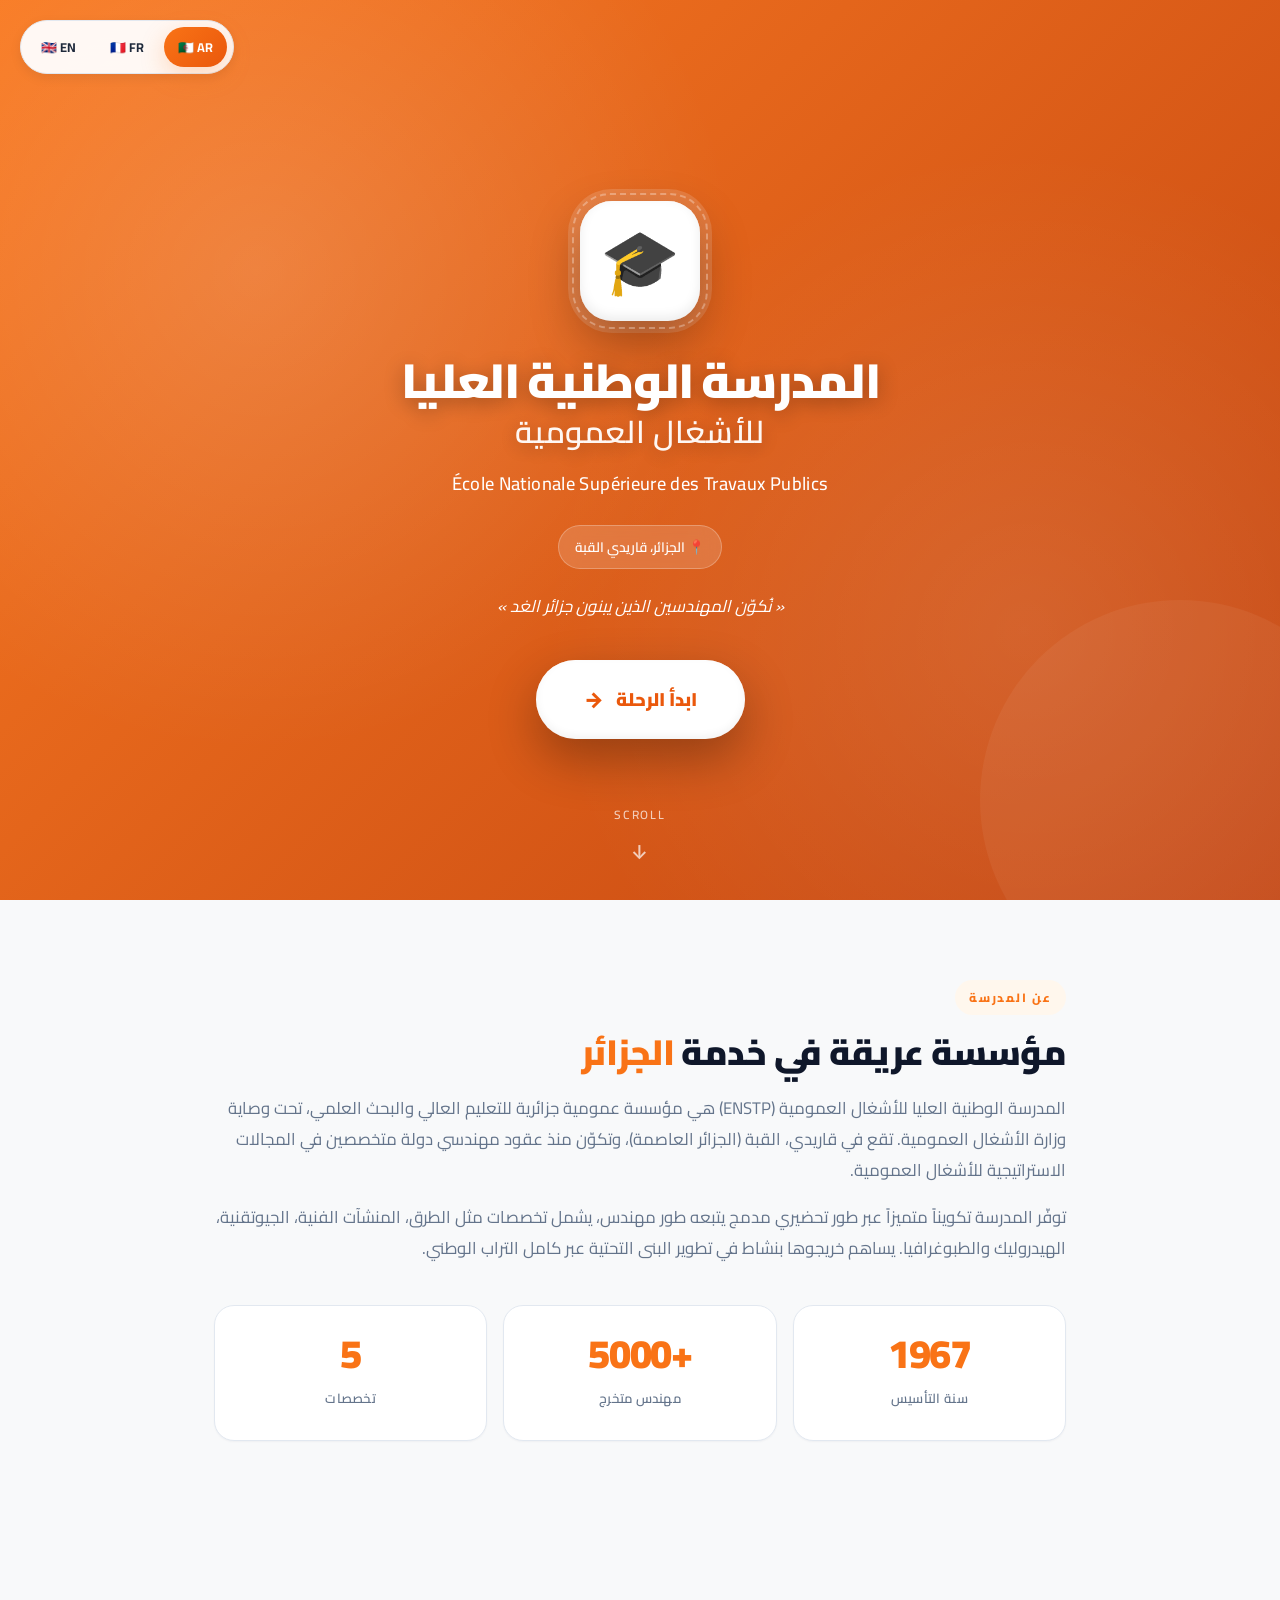
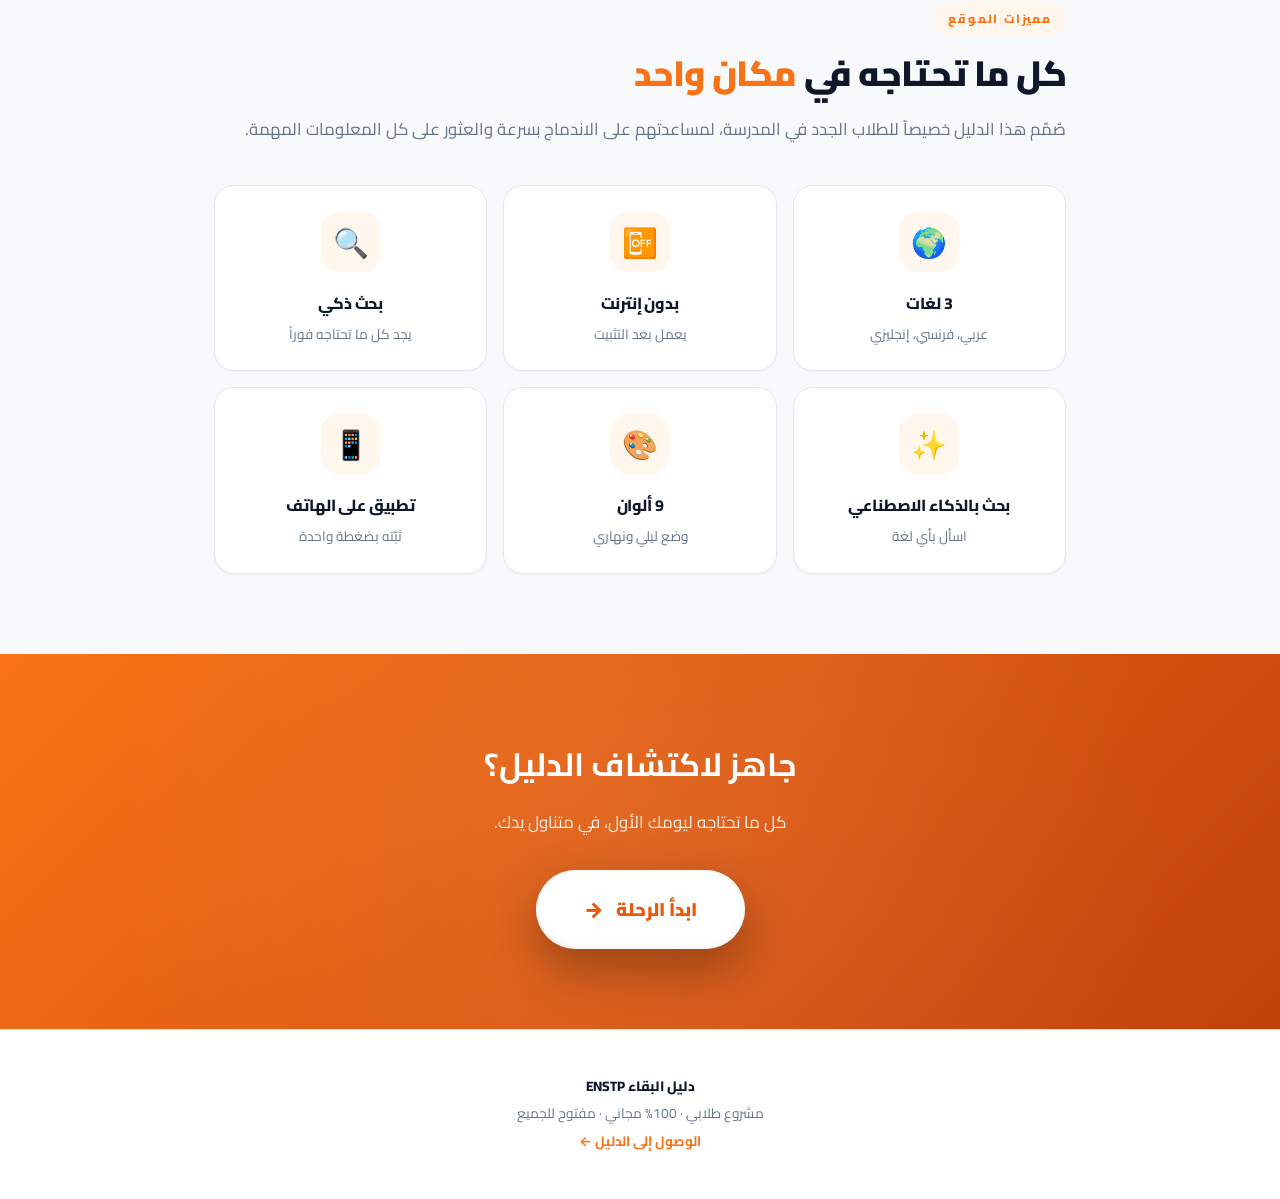
==== Index.html @ acf097b7 "Create Index.html" ====
<!DOCTYPE html>
<html lang="ar" dir="rtl">
<head>
<meta charset="utf-8">
<meta name="viewport" content="width=device-width,initial-scale=1,viewport-fit=cover">
<title>ENSTP — دليل البقاء</title>

<script src="text-size.js"></script>
<script src="theme.js"></script>

<meta name="theme-color" content="#f97316">
<meta name="description" content="دليل البقاء للطلاب الجدد في المدرسة الوطنية العليا للأشغال العمومية">
<meta name="apple-mobile-web-app-capable" content="yes">
<meta name="apple-mobile-web-app-status-bar-style" content="default">
<meta name="apple-mobile-web-app-title" content="ENSTP Guide">
<link rel="manifest" href="manifest.json">
<link rel="apple-touch-icon" href="icon-192.png">
<link rel="icon" type="image/png" href="icon-192.png">

<style>
/* ============================================
   Fonts
   ============================================ */
@import url('https://fonts.googleapis.com/css2?family=Cairo:wght@400;600;700;800;900&family=Inter:wght@400;500;600;700;800;900&display=swap');

/* ============================================
   Variables
   ============================================ */
:root{
  --orange:#f97316;
  --orange-2:#ea580c;
  --orange-3:#c2410c;
  --orange-soft:#fff7ed;
  --orange-light:#ffedd5;
  
  --bg:#f8f9fa;
  --bg-2:#ffffff;
  --bg-3:#f1f5f9;
  --card:#ffffff;
  
  --ink:#0f172a;
  --ink-2:#1e293b;
  --mut:#64748b;
  --mut-2:#94a3b8;
  
  --line:#e2e8f0;
  
  --shadow-sm:0 1px 2px rgba(15,23,42,.04);
  --shadow:0 1px 3px rgba(15,23,42,.06),0 1px 2px rgba(15,23,42,.04);
  --shadow-md:0 4px 12px rgba(15,23,42,.08);
  --shadow-lg:0 12px 32px rgba(15,23,42,.12);
  --shadow-orange:0 8px 24px rgba(249,115,22,.25);
  --shadow-orange-lg:0 16px 40px rgba(249,115,22,.35);
  
  --radius-s:12px;
  --radius-m:16px;
  --radius-l:20px;
  --radius-xl:28px;
  --radius-full:999px;
}

:root[data-mode="dark"]{
  --bg:#0f172a;
  --bg-2:#1e293b;
  --bg-3:#334155;
  --card:#1e293b;
  --ink:#f8fafc;
  --ink-2:#e2e8f0;
  --mut:#94a3b8;
  --mut-2:#64748b;
  --line:#334155;
  --orange-soft:rgba(249,115,22,.1);
  --orange-light:rgba(249,115,22,.2);
}

*{box-sizing:border-box;margin:0;padding:0;-webkit-tap-highlight-color:transparent}
html{scroll-behavior:smooth;-webkit-text-size-adjust:100%}

body{
  font-family:'Cairo','Inter',system-ui,-apple-system,"Segoe UI",Roboto,sans-serif;
  background:var(--bg);
  color:var(--ink);
  overflow-x:hidden;
  min-height:100vh;
  transition:background .3s ease,color .3s ease;
  -webkit-font-smoothing:antialiased;
}
html[dir="ltr"] body{font-family:'Inter',system-ui,-apple-system,"Segoe UI",Roboto,sans-serif}

img{max-width:100%;height:auto;display:block}
button{font-family:inherit;cursor:pointer;border:0;background:none;color:inherit}
a{color:inherit;text-decoration:none}

/* ============================================
   Animations
   ============================================ */
@keyframes fadeIn{from{opacity:0}to{opacity:1}}
@keyframes fadeInUp{from{opacity:0;transform:translateY(30px)}to{opacity:1;transform:translateY(0)}}
@keyframes fadeInDown{from{opacity:0;transform:translateY(-20px)}to{opacity:1;transform:translateY(0)}}
@keyframes scaleIn{from{opacity:0;transform:scale(.9)}to{opacity:1;transform:scale(1)}}
@keyframes float{0%,100%{transform:translateY(0)}50%{transform:translateY(-12px)}}
@keyframes floatSlow{0%,100%{transform:translateY(0) rotate(0deg)}50%{transform:translateY(-20px) rotate(3deg)}}
@keyframes pulse{0%,100%{opacity:1;transform:scale(1)}50%{opacity:.8;transform:scale(1.05)}}
@keyframes shimmer{0%{background-position:-1000px 0}100%{background-position:1000px 0}}
@keyframes rotate{from{transform:rotate(0deg)}to{transform:rotate(360deg)}}
@keyframes bounceIn{0%{opacity:0;transform:scale(.5)}60%{opacity:1;transform:scale(1.08)}100%{transform:scale(1)}}

/* ============================================
   Language Switcher
   ============================================ */
.lang-switch{
  position:fixed;
  top:20px;
  right:20px;
  z-index:100;
  display:flex;
  gap:6px;
  background:rgba(255,255,255,.95);
  backdrop-filter:blur(20px);
  -webkit-backdrop-filter:blur(20px);
  padding:6px;
  border-radius:var(--radius-full);
  border:1px solid var(--line);
  box-shadow:var(--shadow-md);
  animation:fadeInDown .6s ease-out;
}
html[dir="ltr"] .lang-switch{right:20px}
html[dir="rtl"] .lang-switch{right:auto;left:20px}

.lang-switch button{
  background:transparent;
  color:var(--ink-2);
  border:0;
  padding:8px 14px;
  border-radius:var(--radius-full);
  font-size:.8rem;
  font-weight:700;
  cursor:pointer;
  transition:all .3s;
  font-family:inherit;
  display:flex;
  align-items:center;
  gap:4px;
}
.lang-switch button:hover{background:var(--orange-soft);color:var(--orange)}
.lang-switch button.on{
  background:linear-gradient(135deg,var(--orange),var(--orange-2));
  color:#fff;
  box-shadow:var(--shadow-orange);
}

/* ============================================
   HERO
   ============================================ */
.hero{
  position:relative;
  min-height:100vh;
  display:flex;
  flex-direction:column;
  align-items:center;
  justify-content:center;
  padding:100px 24px 60px;
  text-align:center;
  overflow:hidden;
  background:
    linear-gradient(135deg, rgba(249,115,22,.95), rgba(194,65,12,.98)),
    url('https://images.unsplash.com/photo-1562774053-701939374585?w=1600&q=80');
  background-size:cover;
  background-position:center;
  background-attachment:fixed;
  color:#fff;
}

/* Overlay pattern */
.hero::before{
  content:'';
  position:absolute;
  inset:0;
  background:
    radial-gradient(circle at 20% 30%, rgba(255,255,255,.15), transparent 40%),
    radial-gradient(circle at 80% 70%, rgba(255,255,255,.1), transparent 40%);
  animation:fadeIn 1.5s ease-out;
}

/* Animated circles */
.hero::after{
  content:'';
  position:absolute;
  bottom:-100px;
  right:-100px;
  width:400px;
  height:400px;
  border-radius:50%;
  background:rgba(255,255,255,.05);
  animation:floatSlow 8s ease-in-out infinite;
}

.hero-content{
  position:relative;
  z-index:2;
  max-width:700px;
  width:100%;
}

/* ============================================
   Logo
   ============================================ */
.hero-logo{
  width:120px;
  height:120px;
  margin:0 auto 32px;
  background:#fff;
  border-radius:32px;
  display:flex;
  align-items:center;
  justify-content:center;
  font-size:4rem;
  box-shadow:
    0 20px 50px rgba(0,0,0,.3),
    0 0 0 12px rgba(255,255,255,.15),
    inset 0 -4px 12px rgba(0,0,0,.08),
    inset 0 4px 12px rgba(255,255,255,.9);
  animation:float 4s ease-in-out infinite;
  position:relative;
}
.hero-logo::after{
  content:'';
  position:absolute;
  inset:-8px;
  border-radius:38px;
  border:2px dashed rgba(255,255,255,.3);
  animation:rotate 20s linear infinite;
}

/* ============================================
   Hero Text
   ============================================ */
.hero h1{
  font-size:clamp(1.8rem, 5vw, 3rem);
  font-weight:900;
  line-height:1.15;
  margin:0 0 16px;
  letter-spacing:-.03em;
  text-shadow:0 4px 20px rgba(0,0,0,.3);
  animation:fadeInUp .8s ease-out .2s both;
}
.hero h1 .accent{
  display:block;
  font-size:.65em;
  font-weight:600;
  opacity:.95;
  margin-top:6px;
  letter-spacing:.02em;
}

.hero-subtitle{
  font-size:clamp(.95rem, 3vw, 1.15rem);
  font-weight:500;
  opacity:.95;
  margin:0 0 8px;
  letter-spacing:.02em;
  animation:fadeInUp .8s ease-out .3s both;
}

.hero-location{
  display:inline-flex;
  align-items:center;
  gap:6px;
  font-size:.85rem;
  font-weight:600;
  padding:8px 16px;
  background:rgba(255,255,255,.15);
  backdrop-filter:blur(10px);
  border:1px solid rgba(255,255,255,.25);
  border-radius:var(--radius-full);
  margin:16px 0 24px;
  animation:fadeInUp .8s ease-out .4s both;
}

.hero-quote{
  font-size:clamp(.9rem, 3vw, 1.05rem);
  font-style:italic;
  opacity:.9;
  line-height:1.6;
  max-width:520px;
  margin:0 auto 40px;
  padding:0 20px;
  animation:fadeInUp .8s ease-out .5s both;
}

/* ============================================
   Start Button
   ============================================ */
.start-btn{
  display:inline-flex;
  align-items:center;
  gap:12px;
  background:#fff;
  color:var(--orange-2);
  padding:20px 48px;
  border-radius:var(--radius-full);
  font-size:1.15rem;
  font-weight:900;
  text-decoration:none;
  box-shadow:
    0 20px 50px rgba(0,0,0,.3),
    inset 0 -3px 8px rgba(0,0,0,.05),
    inset 0 3px 8px rgba(255,255,255,.9);
  transition:all .3s cubic-bezier(.4,0,.2,1);
  animation:fadeInUp .8s ease-out .6s both;
  position:relative;
  overflow:hidden;
}
.start-btn::before{
  content:'';
  position:absolute;
  top:0;
  left:-100%;
  width:100%;
  height:100%;
  background:linear-gradient(90deg,transparent,rgba(249,115,22,.15),transparent);
  transition:left .6s;
}
.start-btn:hover::before{left:100%}
.start-btn:hover{
  transform:translateY(-4px) scale(1.02);
  box-shadow:
    0 28px 60px rgba(0,0,0,.4),
    inset 0 -3px 8px rgba(0,0,0,.05),
    inset 0 3px 8px rgba(255,255,255,.9);
}
.start-btn:active{transform:translateY(-1px)}
.start-btn .arrow{
  font-size:1.3rem;
  transition:transform .3s;
}
.start-btn:hover .arrow{transform:translateX(-6px)}
html[dir="ltr"] .start-btn:hover .arrow{transform:translateX(6px)}

/* Scroll indicator */
.scroll-hint{
  position:absolute;
  bottom:30px;
  left:50%;
  transform:translateX(-50%);
  color:rgba(255,255,255,.7);
  font-size:.75rem;
  font-weight:600;
  letter-spacing:.15em;
  text-transform:uppercase;
  animation:float 3s ease-in-out infinite;
  display:flex;
  flex-direction:column;
  align-items:center;
  gap:8px;
}
.scroll-hint::after{
  content:'↓';
  font-size:1.2rem;
}

/* ============================================
   SECTIONS
   ============================================ */
.section{
  padding:80px 24px;
  max-width:900px;
  margin:0 auto;
  animation:fadeInUp .8s ease-out both;
}

.section-tag{
  display:inline-block;
  font-size:.75rem;
  font-weight:800;
  letter-spacing:.15em;
  text-transform:uppercase;
  color:var(--orange);
  background:var(--orange-soft);
  padding:6px 14px;
  border-radius:var(--radius-full);
  margin-bottom:16px;
}

.section h2{
  font-size:clamp(1.5rem, 4vw, 2.2rem);
  font-weight:900;
  color:var(--ink);
  margin:0 0 20px;
  letter-spacing:-.02em;
  line-height:1.2;
}
.section h2 .accent{
  color:var(--orange);
}

.section p{
  font-size:1.05rem;
  line-height:1.85;
  color:var(--mut);
  margin:0 0 16px;
  font-weight:400;
}

/* ============================================
   Stats
   ============================================ */
.stats-grid{
  display:grid;
  grid-template-columns:repeat(3,1fr);
  gap:16px;
  margin-top:40px;
}

.stat-card{
  background:var(--card);
  border:1px solid var(--line);
  border-radius:var(--radius-l);
  padding:28px 16px;
  text-align:center;
  box-shadow:var(--shadow-sm);
  transition:all .3s;
}
.stat-card:hover{
  transform:translateY(-4px);
  border-color:var(--orange-light);
  box-shadow:var(--shadow-md);
}
.stat-card b{
  display:block;
  font-size:clamp(1.8rem, 5vw, 2.5rem);
  font-weight:900;
  color:var(--orange);
  line-height:1;
  margin-bottom:8px;
  letter-spacing:-.03em;
}
.stat-card span{
  font-size:.82rem;
  color:var(--mut);
  font-weight:600;
  letter-spacing:.02em;
}

/* ============================================
   Features
   ============================================ */
.features-grid{
  display:grid;
  grid-template-columns:repeat(auto-fit, minmax(220px, 1fr));
  gap:16px;
  margin-top:40px;
}

.feature-card{
  background:var(--card);
  border:1px solid var(--line);
  border-radius:var(--radius-l);
  padding:26px 20px;
  text-align:center;
  box-shadow:var(--shadow-sm);
  transition:all .3s;
  position:relative;
  overflow:hidden;
}
.feature-card::before{
  content:'';
  position:absolute;
  top:0;
  left:50%;
  transform:translateX(-50%);
  width:0;
  height:3px;
  background:linear-gradient(90deg,var(--orange),var(--orange-2));
  transition:width .4s;
}
.feature-card:hover::before{width:60%}
.feature-card:hover{
  transform:translateY(-6px);
  border-color:var(--orange-light);
  box-shadow:var(--shadow-md);
}

.feature-icon{
  width:60px;
  height:60px;
  margin:0 auto 16px;
  background:var(--orange-soft);
  border-radius:18px;
  display:flex;
  align-items:center;
  justify-content:center;
  font-size:1.8rem;
  transition:all .3s;
}
.feature-card:hover .feature-icon{
  background:linear-gradient(135deg,var(--orange),var(--orange-2));
  transform:scale(1.08) rotate(-5deg);
  box-shadow:var(--shadow-orange);
}

.feature-card h3{
  font-size:1rem;
  font-weight:800;
  color:var(--ink);
  margin:0 0 6px;
  letter-spacing:-.01em;
}
.feature-card p{
  font-size:.85rem;
  color:var(--mut);
  margin:0;
  line-height:1.5;
}

/* ============================================
   Final CTA
   ============================================ */
.final-cta{
  background:linear-gradient(135deg,var(--orange),var(--orange-3));
  color:#fff;
  text-align:center;
  padding:80px 24px;
  position:relative;
  overflow:hidden;
}
.final-cta::before{
  content:'';
  position:absolute;
  top:-50%;
  left:-50%;
  width:200%;
  height:200%;
  background:radial-gradient(circle, rgba(255,255,255,.08), transparent 40%);
  animation:rotate 30s linear infinite;
}
.final-cta>*{position:relative;z-index:1}
.final-cta h2{
  color:#fff;
  margin:0 0 12px;
  font-size:clamp(1.4rem, 4vw, 2rem);
}
.final-cta p{
  color:rgba(255,255,255,.9);
  margin:0 0 32px;
  font-size:1.05rem;
}
.final-cta .start-btn{
  background:#fff;
  color:var(--orange-2);
}

/* ============================================
   Footer
   ============================================ */
.footer{
  background:var(--card);
  border-top:1px solid var(--line);
  padding:40px 24px;
  text-align:center;
}
.footer p{
  font-size:.85rem;
  color:var(--mut);
  margin:6px 0;
  line-height:1.6;
}
.footer strong{color:var(--ink);font-weight:800}
.footer a{
  color:var(--orange);
  font-weight:700;
  text-decoration:none;
}
.footer a:hover{text-decoration:underline}

/* ============================================
   Media Queries
   ============================================ */
@media(max-width:600px){
  .hero{
    padding:80px 20px 60px;
    background-attachment:scroll;
  }
  .hero-logo{
    width:100px;
    height:100px;
    font-size:3.2rem;
    border-radius:26px;
  }
  .hero-quote{
    font-size:.9rem;
    margin-bottom:32px;
  }
  .start-btn{
    padding:18px 40px;
    font-size:1.05rem;
  }
  
  .section{
    padding:60px 20px;
  }
  
  .stats-grid{
    grid-template-columns:1fr;
    gap:12px;
  }
  .stat-card{
    display:flex;
    align-items:center;
    justify-content:space-between;
    padding:20px;
    text-align:left;
  }
  html[dir="rtl"] .stat-card{text-align:right}
  .stat-card b{
    margin-bottom:0;
    font-size:1.8rem;
  }
  .stat-card span{
    font-size:.85rem;
  }
  
  .features-grid{
    grid-template-columns:1fr;
    gap:12px;
  }
  .feature-card{
    padding:20px 16px;
  }
  .feature-icon{
    width:52px;
    height:52px;
    font-size:1.5rem;
    margin-bottom:12px;
  }
  
  .lang-switch{
    top:12px;
    right:12px;
    padding:4px;
  }
  html[dir="rtl"] .lang-switch{left:12px;right:auto}
  .lang-switch button{
    padding:6px 10px;
    font-size:.72rem;
  }
}

@media(min-width:768px){
  .features-grid{
    grid-template-columns:repeat(3, 1fr);
  }
}
</style>
</head>
<body>

<!-- Language Switcher -->
<div class="lang-switch">
  <button onclick="setLang('ar')" data-lang="ar">🇩🇿 AR</button>
  <button onclick="setLang('fr')" data-lang="fr">🇫🇷 FR</button>
  <button onclick="setLang('en')" data-lang="en">🇬🇧 EN</button>
</div>

<!-- ============================================
     HERO
     ============================================ -->
<section class="hero">
  <div class="hero-content">
    
    <div class="hero-logo">🎓</div>
    
    <h1 id="hero-title">
      المدرسة الوطنية العليا
      <span class="accent">للأشغال العمومية</span>
    </h1>
    
    <p class="hero-subtitle" id="hero-subtitle">
      École Nationale Supérieure des Travaux Publics
    </p>
    
    <span class="hero-location" id="hero-location">
      📍 الجزائر، قاريدي القبة
    </span>
    
    <p class="hero-quote" id="hero-quote">
      « نُكوّن المهندسين الذين يبنون جزائر الغد »
    </p>
    
    <a href="guide.html" class="start-btn">
      <span id="hero-btn">ابدأ الرحلة</span>
      <span class="arrow">→</span>
    </a>
    
  </div>
  
  <div class="scroll-hint">Scroll</div>
</section>

<!-- ============================================
     À PROPOS
     ============================================ -->
<section class="section">
  <span class="section-tag" id="tag1">عن المدرسة</span>
  <h2 id="about-title">
    مؤسسة عريقة في خدمة <span class="accent">الجزائر</span>
  </h2>
  <p id="about-p1">
    المدرسة الوطنية العليا للأشغال العمومية (ENSTP) هي مؤسسة عمومية جزائرية للتعليم العالي والبحث العلمي، تحت وصاية وزارة الأشغال العمومية. تقع في قاريدي، القبة (الجزائر العاصمة)، وتكوّن منذ عقود مهندسي دولة متخصصين في المجالات الاستراتيجية للأشغال العمومية.
  </p>
  <p id="about-p2">
    توفّر المدرسة تكويناً متميزاً عبر طور تحضيري مدمج يتبعه طور مهندس، يشمل تخصصات مثل الطرق، المنشآت الفنية، الجيوتقنية، الهيدروليك والطبوغرافيا. يساهم خريجوها بنشاط في تطوير البنى التحتية عبر كامل التراب الوطني.
  </p>
  
  <div class="stats-grid">
    <div class="stat-card">
      <b>1967</b>
      <span id="stat1">سنة التأسيس</span>
    </div>
    <div class="stat-card">
      <b>+5000</b>
      <span id="stat2">مهندس متخرج</span>
    </div>
    <div class="stat-card">
      <b>5</b>
      <span id="stat3">تخصصات</span>
    </div>
  </div>
</section>

<!-- ============================================
     FEATURES
     ============================================ -->
<section class="section">
  <span class="section-tag" id="tag2">مميزات الموقع</span>
  <h2 id="features-title">
    كل ما تحتاجه في <span class="accent">مكان واحد</span>
  </h2>
  <p id="features-desc">
    صُمّم هذا الدليل خصيصاً للطلاب الجدد في المدرسة، لمساعدتهم على الاندماج بسرعة والعثور على كل المعلومات المهمة.
  </p>
  
  <div class="features-grid">
    
    <div class="feature-card">
      <div class="feature-icon">🌍</div>
      <h3 id="f1-title">3 لغات</h3>
      <p id="f1-desc">عربي، فرنسي، إنجليزي</p>
    </div>
    
    <div class="feature-card">
      <div class="feature-icon">📴</div>
      <h3 id="f2-title">بدون إنترنت</h3>
      <p id="f2-desc">يعمل بعد التثبيت</p>
    </div>
    
    <div class="feature-card">
      <div class="feature-icon">🔍</div>
      <h3 id="f3-title">بحث ذكي</h3>
      <p id="f3-desc">يجد كل ما تحتاجه فوراً</p>
    </div>
    
    <div class="feature-card">
      <div class="feature-icon">✨</div>
      <h3 id="f4-title">بحث بالذكاء الاصطناعي</h3>
      <p id="f4-desc">اسأل بأي لغة</p>
    </div>
    
    <div class="feature-card">
      <div class="feature-icon">🎨</div>
      <h3 id="f5-title">9 ألوان</h3>
      <p id="f5-desc">وضع ليلي ونهاري</p>
    </div>
    
    <div class="feature-card">
      <div class="feature-icon">📱</div>
      <h3 id="f6-title">تطبيق على الهاتف</h3>
      <p id="f6-desc">ثبّته بضغطة واحدة</p>
    </div>
    
  </div>
</section>

<!-- ============================================
     FINAL CTA
     ============================================ -->
<section class="final-cta">
  <h2 id="cta-title">جاهز لاكتشاف الدليل؟</h2>
  <p id="cta-desc">كل ما تحتاجه ليومك الأول، في متناول يدك.</p>
  <a href="guide.html" class="start-btn">
    <span id="cta-btn">ابدأ الرحلة</span>
    <span class="arrow">→</span>
  </a>
</section>

<!-- ============================================
     FOOTER
     ============================================ -->
<footer class="footer">
  <p><strong id="footer-title">دليل البقاء ENSTP</strong></p>
  <p id="footer-sub">مشروع طلابي · 100% مجاني · مفتوح للجميع</p>
  <p><a href="guide.html" id="footer-link">الوصول إلى الدليل ←</a></p>
</footer>

<!-- ============================================
     Language Script
     ============================================ -->
<script>
const LANG_DATA = {
  ar: {
    heroTitle: 'المدرسة الوطنية العليا<span class="accent">للأشغال العمومية</span>',
    heroSubtitle: 'École Nationale Supérieure des Travaux Publics',
    heroLocation: '📍 الجزائر، قاريدي القبة',
    heroQuote: '« نُكوّن المهندسين الذين يبنون جزائر الغد »',
    heroBtn: 'ابدأ الرحلة',
    tag1: 'عن المدرسة',
    aboutTitle: 'مؤسسة عريقة في خدمة <span class="accent">الجزائر</span>',
    aboutP1: 'المدرسة الوطنية العليا للأشغال العمومية (ENSTP) هي مؤسسة عمومية جزائرية للتعليم العالي والبحث العلمي، تحت وصاية وزارة الأشغال العمومية. تقع في قاريدي، القبة (الجزائر العاصمة)، وتكوّن منذ عقود مهندسي دولة متخصصين في المجالات الاستراتيجية للأشغال العمومية.',
    aboutP2: 'توفّر المدرسة تكويناً متميزاً عبر طور تحضيري مدمج يتبعه طور مهندس، يشمل تخصصات مثل الطرق، المنشآت الفنية، الجيوتقنية، الهيدروليك والطبوغرافيا. يساهم خريجوها بنشاط في تطوير البنى التحتية عبر كامل التراب الوطني.',
    stat1: 'سنة التأسيس',
    stat2: 'مهندس متخرج',
    stat3: 'تخصصات',
    tag2: 'مميزات الموقع',
    featuresTitle: 'كل ما تحتاجه في <span class="accent">مكان واحد</span>',
    featuresDesc: 'صُمّم هذا الدليل خصيصاً للطلاب الجدد في المدرسة، لمساعدتهم على الاندماج بسرعة والعثور على كل المعلومات المهمة.',
    f1Title: '3 لغات', f1Desc: 'عربي، فرنسي، إنجليزي',
    f2Title: 'بدون إنترنت', f2Desc: 'يعمل بعد التثبيت',
    f3Title: 'بحث ذكي', f3Desc: 'يجد كل ما تحتاجه فوراً',
    f4Title: 'بحث بالذكاء الاصطناعي', f4Desc: 'اسأل بأي لغة',
    f5Title: '9 ألوان', f5Desc: 'وضع ليلي ونهاري',
    f6Title: 'تطبيق على الهاتف', f6Desc: 'ثبّته بضغطة واحدة',
    ctaTitle: 'جاهز لاكتشاف الدليل؟',
    ctaDesc: 'كل ما تحتاجه ليومك الأول، في متناول يدك.',
    ctaBtn: 'ابدأ الرحلة',
    footerTitle: 'دليل البقاء ENSTP',
    footerSub: 'مشروع طلابي · 100% مجاني · مفتوح للجميع',
    footerLink: 'الوصول إلى الدليل ←'
  },
  fr: {
    heroTitle: 'École Nationale Supérieure<span class="accent">des Travaux Publics</span>',
    heroSubtitle: 'المدرسة الوطنية العليا للأشغال العمومية',
    heroLocation: '📍 Alger, Garidi Kouba',
    heroQuote: '« Former les ingénieurs qui construisent l\'Algérie de demain »',
    heroBtn: 'Commencer',
    tag1: 'À propos',
    aboutTitle: 'Une institution au service de <span class="accent">l\'Algérie</span>',
    aboutP1: 'L\'École Nationale Supérieure des Travaux Publics (ENSTP) est un établissement public algérien d\'enseignement supérieur et de recherche, placé sous la tutelle du Ministère des Travaux Publics. Située à Garidi, Kouba (Alger), elle forme depuis des décennies des ingénieurs d\'État spécialisés dans les domaines stratégiques des travaux publics.',
    aboutP2: 'L\'école assure une formation d\'excellence à travers un cycle préparatoire intégré suivi d\'un cycle ingénieur, couvrant des spécialités telles que les routes, les ouvrages d\'art, la géotechnique, l\'hydraulique et la topographie.',
    stat1: 'Année de création',
    stat2: 'Ingénieurs diplômés',
    stat3: 'Spécialités',
    tag2: 'Fonctionnalités',
    featuresTitle: 'Tout ce dont vous avez besoin <span class="accent">au même endroit</span>',
    featuresDesc: 'Ce guide a été conçu spécialement pour les nouveaux étudiants de l\'école, pour les aider à s\'intégrer rapidement.',
    f1Title: '3 langues', f1Desc: 'Arabe, français, anglais',
    f2Title: 'Hors ligne', f2Desc: 'Fonctionne après installation',
    f3Title: 'Recherche intelligente', f3Desc: 'Trouve tout instantanément',
    f4Title: 'Recherche IA', f4Desc: 'Demandez dans n\'importe quelle langue',
    f5Title: '9 couleurs', f5Desc: 'Mode sombre et clair',
    f6Title: 'App mobile', f6Desc: 'Installez en un clic',
    ctaTitle: 'Prêt à découvrir le guide ?',
    ctaDesc: 'Tout ce dont vous avez besoin pour votre premier jour.',
    ctaBtn: 'Commencer',
    footerTitle: 'Guide de survie ENSTP',
    footerSub: 'Projet étudiant · 100% gratuit · Ouvert à tous',
    footerLink: 'Accéder au guide →'
  },
  en: {
    heroTitle: 'National Higher School<span class="accent">of Public Works</span>',
    heroSubtitle: 'École Nationale Supérieure des Travaux Publics',
    heroLocation: '📍 Algiers, Garidi Kouba',
    heroQuote: '"Training the engineers who build tomorrow\'s Algeria"',
    heroBtn: 'Start',
    tag1: 'About',
    aboutTitle: 'A historic institution serving <span class="accent">Algeria</span>',
    aboutP1: 'The National Higher School of Public Works (ENSTP) is an Algerian public institution for higher education and research, under the supervision of the Ministry of Public Works. Located in Garidi, Kouba (Algiers), it has trained state engineers for decades.',
    aboutP2: 'The school provides excellent training through an integrated preparatory cycle followed by an engineering cycle, covering specialties such as roads, bridges, geotechnics, hydraulics and topography.',
    stat1: 'Year of creation',
    stat2: 'Graduate engineers',
    stat3: 'Specialties',
    tag2: 'Features',
    featuresTitle: 'Everything you need <span class="accent">in one place</span>',
    featuresDesc: 'This guide was designed specifically for new students, to help them integrate quickly.',
    f1Title: '3 languages', f1Desc: 'Arabic, French, English',
    f2Title: 'Offline', f2Desc: 'Works after installation',
    f3Title: 'Smart search', f3Desc: 'Finds everything instantly',
    f4Title: 'AI Search', f4Desc: 'Ask in any language',
    f5Title: '9 colors', f5Desc: 'Dark and light mode',
    f6Title: 'Mobile app', f6Desc: 'Install in one click',
    ctaTitle: 'Ready to discover the guide?',
    ctaDesc: 'Everything you need for your first day.',
    ctaBtn: 'Start',
    footerTitle: 'ENSTP Survival Guide',
    footerSub: 'Student project · 100% free · Open to all',
    footerLink: 'Access the guide →'
  }
};

function setLang(lang) {
  localStorage.setItem('lang', lang);
  document.documentElement.lang = lang;
  document.documentElement.dir = (lang === 'ar') ? 'rtl' : 'ltr';
  
  const d = LANG_DATA[lang];
  if (!d) return;
  
  // Update all elements
  const map = {
    'hero-title': 'heroTitle',
    'hero-subtitle': 'heroSubtitle',
    'hero-location': 'heroLocation',
    'hero-quote': 'heroQuote',
    'hero-btn': 'heroBtn',
    'tag1': 'tag1',
    'about-title': 'aboutTitle',
    'about-p1': 'aboutP1',
    'about-p2': 'aboutP2',
    'stat1': 'stat1',
    'stat2': 'stat2',
    'stat3': 'stat3',
    'tag2': 'tag2',
    'features-title': 'featuresTitle',
    'features-desc': 'featuresDesc',
    'f1-title': 'f1Title', 'f1-desc': 'f1Desc',
    'f2-title': 'f2Title', 'f2-desc': 'f2Desc',
    'f3-title': 'f3Title', 'f3-desc': 'f3Desc',
    'f4-title': 'f4Title', 'f4-desc': 'f4Desc',
    'f5-title': 'f5Title', 'f5-desc': 'f5Desc',
    'f6-title': 'f6Title', 'f6-desc': 'f6Desc',
    'cta-title': 'ctaTitle',
    'cta-desc': 'ctaDesc',
    'cta-btn': 'ctaBtn',
    'footer-title': 'footerTitle',
    'footer-sub': 'footerSub',
    'footer-link': 'footerLink'
  };
  
  Object.keys(map).forEach(id => {
    const el = document.getElementById(id);
    if (el && d[map[id]]) {
      if (id.includes('title') && d[map[id]].includes('<')) {
        el.innerHTML = d[map[id]];
      } else {
        el.textContent = d[map[id]];
      }
    }
  });
  
  // Update active language button
  document.querySelectorAll('[data-lang]').forEach(b => {
    b.classList.toggle('on', b.dataset.lang === lang);
  });
}

// Initialize with saved or default language
setLang(localStorage.getItem('lang') || 'ar');
</script>

</body>
</html>
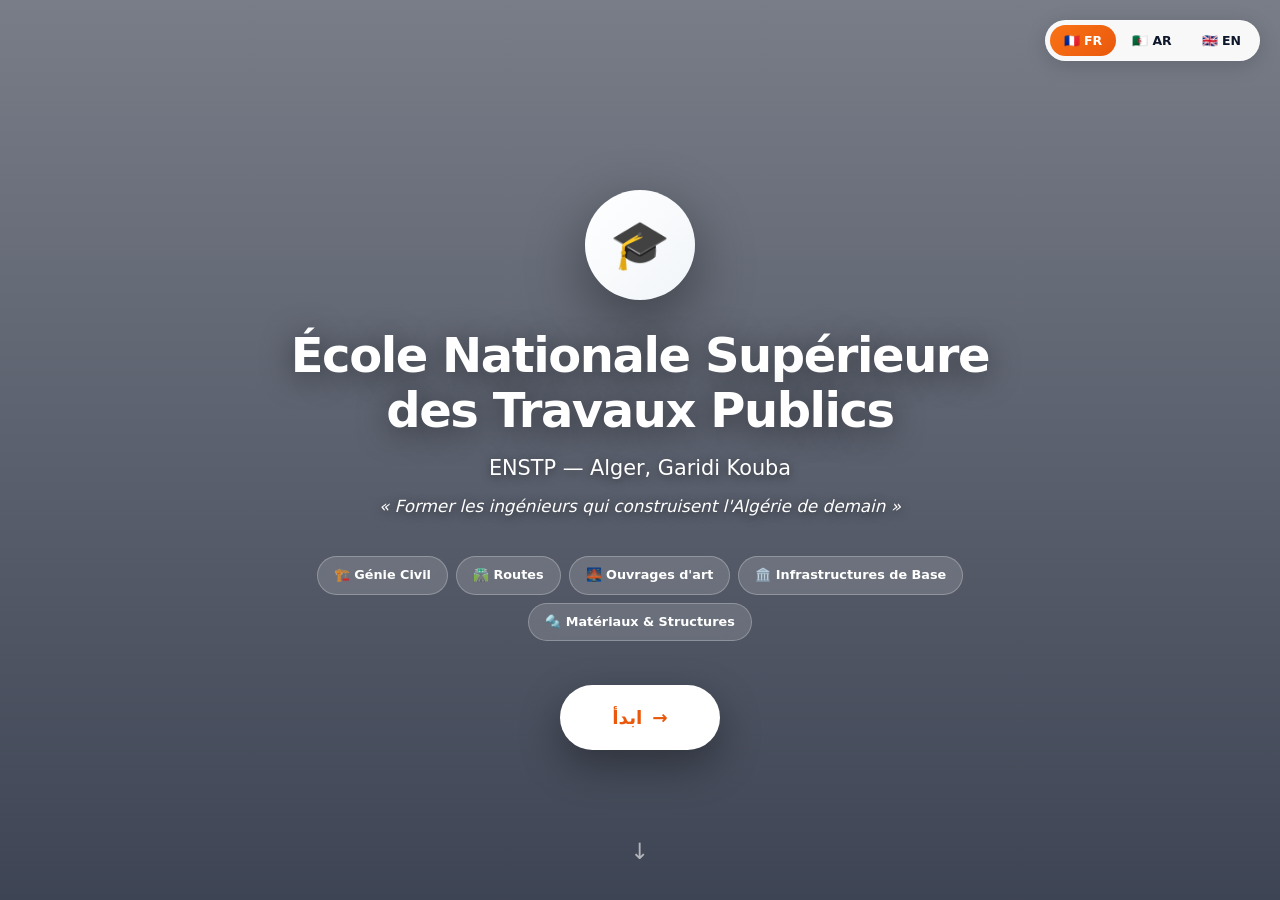
==== commit 5d96df3c: "Update print statement from 'Hello' to 'Goodbye'" ====
--- a/Index.html
+++ b/Index.html
@@ -1,898 +1,101 @@
 <!DOCTYPE html>
-<html lang="ar" dir="rtl">
+<html lang="fr">
 <head>
 <meta charset="utf-8">
-<meta name="viewport" content="width=device-width,initial-scale=1,viewport-fit=cover">
-<title>ENSTP — دليل البقاء</title>
-
-<script src="text-size.js"></script>
-<script src="theme.js"></script>
-
-<meta name="theme-color" content="#f97316">
-<meta name="description" content="دليل البقاء للطلاب الجدد في المدرسة الوطنية العليا للأشغال العمومية">
-<meta name="apple-mobile-web-app-capable" content="yes">
-<meta name="apple-mobile-web-app-status-bar-style" content="default">
-<meta name="apple-mobile-web-app-title" content="ENSTP Guide">
-<link rel="manifest" href="manifest.json">
-<link rel="apple-touch-icon" href="icon-192.png">
-<link rel="icon" type="image/png" href="icon-192.png">
-
+<meta name="viewport" content="width=device-width,initial-scale=1">
+<title>ENSTP — Accueil</title>
 <style>
-/* ============================================
-   Fonts
-   ============================================ */
-@import url('https://fonts.googleapis.com/css2?family=Cairo:wght@400;600;700;800;900&family=Inter:wght@400;500;600;700;800;900&display=swap');
-
-/* ============================================
-   Variables
-   ============================================ */
-:root{
-  --orange:#f97316;
-  --orange-2:#ea580c;
-  --orange-3:#c2410c;
-  --orange-soft:#fff7ed;
-  --orange-light:#ffedd5;
-  
-  --bg:#f8f9fa;
-  --bg-2:#ffffff;
-  --bg-3:#f1f5f9;
-  --card:#ffffff;
-  
-  --ink:#0f172a;
-  --ink-2:#1e293b;
-  --mut:#64748b;
-  --mut-2:#94a3b8;
-  
-  --line:#e2e8f0;
-  
-  --shadow-sm:0 1px 2px rgba(15,23,42,.04);
-  --shadow:0 1px 3px rgba(15,23,42,.06),0 1px 2px rgba(15,23,42,.04);
-  --shadow-md:0 4px 12px rgba(15,23,42,.08);
-  --shadow-lg:0 12px 32px rgba(15,23,42,.12);
-  --shadow-orange:0 8px 24px rgba(249,115,22,.25);
-  --shadow-orange-lg:0 16px 40px rgba(249,115,22,.35);
-  
-  --radius-s:12px;
-  --radius-m:16px;
-  --radius-l:20px;
-  --radius-xl:28px;
-  --radius-full:999px;
-}
-
-:root[data-mode="dark"]{
-  --bg:#0f172a;
-  --bg-2:#1e293b;
-  --bg-3:#334155;
-  --card:#1e293b;
-  --ink:#f8fafc;
-  --ink-2:#e2e8f0;
-  --mut:#94a3b8;
-  --mut-2:#64748b;
-  --line:#334155;
-  --orange-soft:rgba(249,115,22,.1);
-  --orange-light:rgba(249,115,22,.2);
-}
-
+:root{--orange:#f97316;--orange-2:#ea580c;--orange-3:#c2410c;--orange-soft:#fff7ed;--bg:#f8f9fa;--ink:#0f172a;--mut:#64748b;--line:#e2e8f0;--radius-full:999px;--transition:all .3s cubic-bezier(.4,0,.2,1);}
 *{box-sizing:border-box;margin:0;padding:0;-webkit-tap-highlight-color:transparent}
 html{scroll-behavior:smooth;-webkit-text-size-adjust:100%}
-
-body{
-  font-family:'Cairo','Inter',system-ui,-apple-system,"Segoe UI",Roboto,sans-serif;
-  background:var(--bg);
-  color:var(--ink);
-  overflow-x:hidden;
-  min-height:100vh;
-  transition:background .3s ease,color .3s ease;
-  -webkit-font-smoothing:antialiased;
-}
-html[dir="ltr"] body{font-family:'Inter',system-ui,-apple-system,"Segoe UI",Roboto,sans-serif}
-
-img{max-width:100%;height:auto;display:block}
-button{font-family:inherit;cursor:pointer;border:0;background:none;color:inherit}
+body{font:1rem/1.6 system-ui,-apple-system,"Segoe UI",Roboto,sans-serif;background:var(--bg);color:var(--ink);overflow-x:hidden;min-height:100vh;-webkit-font-smoothing:antialiased}
+html[dir="rtl"] body{font-family:system-ui,-apple-system,"Segoe UI",Tahoma,Arial,sans-serif}
 a{color:inherit;text-decoration:none}
 
-/* ============================================
-   Animations
-   ============================================ */
-@keyframes fadeIn{from{opacity:0}to{opacity:1}}
-@keyframes fadeInUp{from{opacity:0;transform:translateY(30px)}to{opacity:1;transform:translateY(0)}}
-@keyframes fadeInDown{from{opacity:0;transform:translateY(-20px)}to{opacity:1;transform:translateY(0)}}
-@keyframes scaleIn{from{opacity:0;transform:scale(.9)}to{opacity:1;transform:scale(1)}}
-@keyframes float{0%,100%{transform:translateY(0)}50%{transform:translateY(-12px)}}
-@keyframes floatSlow{0%,100%{transform:translateY(0) rotate(0deg)}50%{transform:translateY(-20px) rotate(3deg)}}
-@keyframes pulse{0%,100%{opacity:1;transform:scale(1)}50%{opacity:.8;transform:scale(1.05)}}
-@keyframes shimmer{0%{background-position:-1000px 0}100%{background-position:1000px 0}}
-@keyframes rotate{from{transform:rotate(0deg)}to{transform:rotate(360deg)}}
-@keyframes bounceIn{0%{opacity:0;transform:scale(.5)}60%{opacity:1;transform:scale(1.08)}100%{transform:scale(1)}}
+@keyframes fadeInUp{from{opacity:0;transform:translateY(24px)}to{opacity:1;transform:translateY(0)}}
+@keyframes fadeInDown{from{opacity:0;transform:translateY(-16px)}to{opacity:1;transform:translateY(0)}}
+@keyframes float{0%,100%{transform:translateY(0)}50%{transform:translateY(-8px)}}
 
-/* ============================================
-   Language Switcher
-   ============================================ */
-.lang-switch{
-  position:fixed;
-  top:20px;
-  right:20px;
-  z-index:100;
-  display:flex;
-  gap:6px;
-  background:rgba(255,255,255,.95);
-  backdrop-filter:blur(20px);
-  -webkit-backdrop-filter:blur(20px);
-  padding:6px;
-  border-radius:var(--radius-full);
-  border:1px solid var(--line);
-  box-shadow:var(--shadow-md);
-  animation:fadeInDown .6s ease-out;
-}
-html[dir="ltr"] .lang-switch{right:20px}
-html[dir="rtl"] .lang-switch{right:auto;left:20px}
+.lang-switch{position:fixed;top:20px;right:20px;z-index:100;display:flex;gap:2px;background:rgba(255,255,255,.95);backdrop-filter:blur(16px);-webkit-backdrop-filter:blur(16px);padding:4px;border-radius:var(--radius-full);border:1px solid rgba(255,255,255,.3);box-shadow:0 4px 20px rgba(0,0,0,.15);animation:fadeInDown .5s ease-out}
+.lang-switch button{background:transparent;color:var(--ink);padding:8px 14px;border-radius:var(--radius-full);font-size:.78rem;font-weight:700;cursor:pointer;transition:var(--transition);font-family:inherit;border:0}
+.lang-switch button.on{background:linear-gradient(135deg,var(--orange),var(--orange-2));color:#fff}
 
-.lang-switch button{
-  background:transparent;
-  color:var(--ink-2);
-  border:0;
-  padding:8px 14px;
-  border-radius:var(--radius-full);
-  font-size:.8rem;
-  font-weight:700;
-  cursor:pointer;
-  transition:all .3s;
-  font-family:inherit;
-  display:flex;
-  align-items:center;
-  gap:4px;
-}
-.lang-switch button:hover{background:var(--orange-soft);color:var(--orange)}
-.lang-switch button.on{
-  background:linear-gradient(135deg,var(--orange),var(--orange-2));
-  color:#fff;
-  box-shadow:var(--shadow-orange);
-}
+.hero{position:relative;min-height:100vh;display:flex;flex-direction:column;justify-content:center;align-items:center;padding:100px 24px 60px;text-align:center;background:linear-gradient(180deg,rgba(15,23,42,.55),rgba(15,23,42,.8)),url('https://images.unsplash.com/photo-1562774053-701939374585?w=1600&q=80') center/cover no-repeat;background-attachment:fixed;color:#fff;overflow:hidden}
+.hero>*{position:relative;z-index:1}
 
-/* ============================================
-   HERO
-   ============================================ */
-.hero{
-  position:relative;
-  min-height:100vh;
-  display:flex;
-  flex-direction:column;
-  align-items:center;
-  justify-content:center;
-  padding:100px 24px 60px;
-  text-align:center;
-  overflow:hidden;
-  background:
-    linear-gradient(135deg, rgba(249,115,22,.95), rgba(194,65,12,.98)),
-    url('https://images.unsplash.com/photo-1562774053-701939374585?w=1600&q=80');
-  background-size:cover;
-  background-position:center;
-  background-attachment:fixed;
-  color:#fff;
-}
+.logo{width:110px;height:110px;border-radius:50%;background:linear-gradient(135deg,#fff,#f1f5f9);display:flex;align-items:center;justify-content:center;font-size:3rem;margin-bottom:28px;box-shadow:0 20px 60px rgba(0,0,0,.4);animation:float 4s ease-in-out infinite}
 
-/* Overlay pattern */
-.hero::before{
-  content:'';
-  position:absolute;
-  inset:0;
-  background:
-    radial-gradient(circle at 20% 30%, rgba(255,255,255,.15), transparent 40%),
-    radial-gradient(circle at 80% 70%, rgba(255,255,255,.1), transparent 40%);
-  animation:fadeIn 1.5s ease-out;
-}
+.hero h1{font-size:clamp(1.6rem,5.5vw,3rem);font-weight:900;margin-bottom:14px;line-height:1.15;letter-spacing:-.03em;color:#fff;text-shadow:0 4px 30px rgba(0,0,0,.5);max-width:900px;animation:fadeInUp .8s ease-out .1s both}
+.hero .subtitle{font-size:clamp(1rem,3.5vw,1.3rem);opacity:.95;margin-bottom:8px;font-weight:400;color:#fff;text-shadow:0 2px 10px rgba(0,0,0,.5);animation:fadeInUp .8s ease-out .2s both}
+.hero .tagline{font-size:clamp(.88rem,3vw,1.05rem);opacity:.85;margin-bottom:36px;font-style:italic;max-width:640px;margin:0 auto 36px;line-height:1.6;color:#fff;text-shadow:0 2px 10px rgba(0,0,0,.5);animation:fadeInUp .8s ease-out .3s both}
 
-/* Animated circles */
-.hero::after{
-  content:'';
-  position:absolute;
-  bottom:-100px;
-  right:-100px;
-  width:400px;
-  height:400px;
-  border-radius:50%;
-  background:rgba(255,255,255,.05);
-  animation:floatSlow 8s ease-in-out infinite;
-}
+.badges{display:flex;flex-wrap:wrap;gap:8px;justify-content:center;margin-bottom:44px;max-width:760px;margin-left:auto;margin-right:auto;animation:fadeInUp .8s ease-out .4s both}
+.badge{background:rgba(255,255,255,.15);backdrop-filter:blur(10px);-webkit-backdrop-filter:blur(10px);border:1px solid rgba(255,255,255,.25);padding:8px 16px;border-radius:var(--radius-full);font-size:.8rem;font-weight:600;color:#fff}
 
-.hero-content{
-  position:relative;
-  z-index:2;
-  max-width:700px;
-  width:100%;
-}
+.start-btn{display:inline-flex;align-items:center;gap:10px;background:#fff;color:var(--orange-2);padding:18px 52px;border-radius:var(--radius-full);font-size:1.15rem;font-weight:900;text-decoration:none;box-shadow:0 15px 40px rgba(0,0,0,.35);transition:var(--transition);cursor:pointer;font-family:inherit;border:0;animation:fadeInUp .8s ease-out .5s both}
+.start-btn:hover{transform:translateY(-4px);box-shadow:0 20px 50px rgba(0,0,0,.45);color:var(--orange-3)}
+.start-btn span{display:inline-block;transition:transform .3s}
+.start-btn:hover span{transform:translateX(6px)}
 
-/* ============================================
-   Logo
-   ============================================ */
-.hero-logo{
-  width:120px;
-  height:120px;
-  margin:0 auto 32px;
-  background:#fff;
-  border-radius:32px;
-  display:flex;
-  align-items:center;
-  justify-content:center;
-  font-size:4rem;
-  box-shadow:
-    0 20px 50px rgba(0,0,0,.3),
-    0 0 0 12px rgba(255,255,255,.15),
-    inset 0 -4px 12px rgba(0,0,0,.08),
-    inset 0 4px 12px rgba(255,255,255,.9);
-  animation:float 4s ease-in-out infinite;
-  position:relative;
-}
-.hero-logo::after{
-  content:'';
-  position:absolute;
-  inset:-8px;
-  border-radius:38px;
-  border:2px dashed rgba(255,255,255,.3);
-  animation:rotate 20s linear infinite;
-}
+.scroll-down{position:absolute;bottom:30px;left:50%;transform:translateX(-50%);color:rgba(255,255,255,.6);font-size:1.4rem;animation:float 2.5s ease-in-out infinite;z-index:1}
 
-/* ============================================
-   Hero Text
-   ============================================ */
-.hero h1{
-  font-size:clamp(1.8rem, 5vw, 3rem);
-  font-weight:900;
-  line-height:1.15;
-  margin:0 0 16px;
-  letter-spacing:-.03em;
-  text-shadow:0 4px 20px rgba(0,0,0,.3);
-  animation:fadeInUp .8s ease-out .2s both;
-}
-.hero h1 .accent{
-  display:block;
-  font-size:.65em;
-  font-weight:600;
-  opacity:.95;
-  margin-top:6px;
-  letter-spacing:.02em;
-}
-
-.hero-subtitle{
-  font-size:clamp(.95rem, 3vw, 1.15rem);
-  font-weight:500;
-  opacity:.95;
-  margin:0 0 8px;
-  letter-spacing:.02em;
-  animation:fadeInUp .8s ease-out .3s both;
-}
-
-.hero-location{
-  display:inline-flex;
-  align-items:center;
-  gap:6px;
-  font-size:.85rem;
-  font-weight:600;
-  padding:8px 16px;
-  background:rgba(255,255,255,.15);
-  backdrop-filter:blur(10px);
-  border:1px solid rgba(255,255,255,.25);
-  border-radius:var(--radius-full);
-  margin:16px 0 24px;
-  animation:fadeInUp .8s ease-out .4s both;
-}
-
-.hero-quote{
-  font-size:clamp(.9rem, 3vw, 1.05rem);
-  font-style:italic;
-  opacity:.9;
-  line-height:1.6;
-  max-width:520px;
-  margin:0 auto 40px;
-  padding:0 20px;
-  animation:fadeInUp .8s ease-out .5s both;
-}
-
-/* ============================================
-   Start Button
-   ============================================ */
-.start-btn{
-  display:inline-flex;
-  align-items:center;
-  gap:12px;
-  background:#fff;
-  color:var(--orange-2);
-  padding:20px 48px;
-  border-radius:var(--radius-full);
-  font-size:1.15rem;
-  font-weight:900;
-  text-decoration:none;
-  box-shadow:
-    0 20px 50px rgba(0,0,0,.3),
-    inset 0 -3px 8px rgba(0,0,0,.05),
-    inset 0 3px 8px rgba(255,255,255,.9);
-  transition:all .3s cubic-bezier(.4,0,.2,1);
-  animation:fadeInUp .8s ease-out .6s both;
-  position:relative;
-  overflow:hidden;
-}
-.start-btn::before{
-  content:'';
-  position:absolute;
-  top:0;
-  left:-100%;
-  width:100%;
-  height:100%;
-  background:linear-gradient(90deg,transparent,rgba(249,115,22,.15),transparent);
-  transition:left .6s;
-}
-.start-btn:hover::before{left:100%}
-.start-btn:hover{
-  transform:translateY(-4px) scale(1.02);
-  box-shadow:
-    0 28px 60px rgba(0,0,0,.4),
-    inset 0 -3px 8px rgba(0,0,0,.05),
-    inset 0 3px 8px rgba(255,255,255,.9);
-}
-.start-btn:active{transform:translateY(-1px)}
-.start-btn .arrow{
-  font-size:1.3rem;
-  transition:transform .3s;
-}
-.start-btn:hover .arrow{transform:translateX(-6px)}
-html[dir="ltr"] .start-btn:hover .arrow{transform:translateX(6px)}
-
-/* Scroll indicator */
-.scroll-hint{
-  position:absolute;
-  bottom:30px;
-  left:50%;
-  transform:translateX(-50%);
-  color:rgba(255,255,255,.7);
-  font-size:.75rem;
-  font-weight:600;
-  letter-spacing:.15em;
-  text-transform:uppercase;
-  animation:float 3s ease-in-out infinite;
-  display:flex;
-  flex-direction:column;
-  align-items:center;
-  gap:8px;
-}
-.scroll-hint::after{
-  content:'↓';
-  font-size:1.2rem;
-}
-
-/* ============================================
-   SECTIONS
-   ============================================ */
-.section{
-  padding:80px 24px;
-  max-width:900px;
-  margin:0 auto;
-  animation:fadeInUp .8s ease-out both;
-}
-
-.section-tag{
-  display:inline-block;
-  font-size:.75rem;
-  font-weight:800;
-  letter-spacing:.15em;
-  text-transform:uppercase;
-  color:var(--orange);
-  background:var(--orange-soft);
-  padding:6px 14px;
-  border-radius:var(--radius-full);
-  margin-bottom:16px;
-}
-
-.section h2{
-  font-size:clamp(1.5rem, 4vw, 2.2rem);
-  font-weight:900;
-  color:var(--ink);
-  margin:0 0 20px;
-  letter-spacing:-.02em;
-  line-height:1.2;
-}
-.section h2 .accent{
-  color:var(--orange);
-}
-
-.section p{
-  font-size:1.05rem;
-  line-height:1.85;
-  color:var(--mut);
-  margin:0 0 16px;
-  font-weight:400;
-}
-
-/* ============================================
-   Stats
-   ============================================ */
-.stats-grid{
-  display:grid;
-  grid-template-columns:repeat(3,1fr);
-  gap:16px;
-  margin-top:40px;
-}
-
-.stat-card{
-  background:var(--card);
-  border:1px solid var(--line);
-  border-radius:var(--radius-l);
-  padding:28px 16px;
-  text-align:center;
-  box-shadow:var(--shadow-sm);
-  transition:all .3s;
-}
-.stat-card:hover{
-  transform:translateY(-4px);
-  border-color:var(--orange-light);
-  box-shadow:var(--shadow-md);
-}
-.stat-card b{
-  display:block;
-  font-size:clamp(1.8rem, 5vw, 2.5rem);
-  font-weight:900;
-  color:var(--orange);
-  line-height:1;
-  margin-bottom:8px;
-  letter-spacing:-.03em;
-}
-.stat-card span{
-  font-size:.82rem;
-  color:var(--mut);
-  font-weight:600;
-  letter-spacing:.02em;
-}
-
-/* ============================================
-   Features
-   ============================================ */
-.features-grid{
-  display:grid;
-  grid-template-columns:repeat(auto-fit, minmax(220px, 1fr));
-  gap:16px;
-  margin-top:40px;
-}
-
-.feature-card{
-  background:var(--card);
-  border:1px solid var(--line);
-  border-radius:var(--radius-l);
-  padding:26px 20px;
-  text-align:center;
-  box-shadow:var(--shadow-sm);
-  transition:all .3s;
-  position:relative;
-  overflow:hidden;
-}
-.feature-card::before{
-  content:'';
-  position:absolute;
-  top:0;
-  left:50%;
-  transform:translateX(-50%);
-  width:0;
-  height:3px;
-  background:linear-gradient(90deg,var(--orange),var(--orange-2));
-  transition:width .4s;
-}
-.feature-card:hover::before{width:60%}
-.feature-card:hover{
-  transform:translateY(-6px);
-  border-color:var(--orange-light);
-  box-shadow:var(--shadow-md);
-}
-
-.feature-icon{
-  width:60px;
-  height:60px;
-  margin:0 auto 16px;
-  background:var(--orange-soft);
-  border-radius:18px;
-  display:flex;
-  align-items:center;
-  justify-content:center;
-  font-size:1.8rem;
-  transition:all .3s;
-}
-.feature-card:hover .feature-icon{
-  background:linear-gradient(135deg,var(--orange),var(--orange-2));
-  transform:scale(1.08) rotate(-5deg);
-  box-shadow:var(--shadow-orange);
-}
-
-.feature-card h3{
-  font-size:1rem;
-  font-weight:800;
-  color:var(--ink);
-  margin:0 0 6px;
-  letter-spacing:-.01em;
-}
-.feature-card p{
-  font-size:.85rem;
-  color:var(--mut);
-  margin:0;
-  line-height:1.5;
-}
-
-/* ============================================
-   Final CTA
-   ============================================ */
-.final-cta{
-  background:linear-gradient(135deg,var(--orange),var(--orange-3));
-  color:#fff;
-  text-align:center;
-  padding:80px 24px;
-  position:relative;
-  overflow:hidden;
-}
-.final-cta::before{
-  content:'';
-  position:absolute;
-  top:-50%;
-  left:-50%;
-  width:200%;
-  height:200%;
-  background:radial-gradient(circle, rgba(255,255,255,.08), transparent 40%);
-  animation:rotate 30s linear infinite;
-}
-.final-cta>*{position:relative;z-index:1}
-.final-cta h2{
-  color:#fff;
-  margin:0 0 12px;
-  font-size:clamp(1.4rem, 4vw, 2rem);
-}
-.final-cta p{
-  color:rgba(255,255,255,.9);
-  margin:0 0 32px;
-  font-size:1.05rem;
-}
-.final-cta .start-btn{
-  background:#fff;
-  color:var(--orange-2);
-}
-
-/* ============================================
-   Footer
-   ============================================ */
-.footer{
-  background:var(--card);
-  border-top:1px solid var(--line);
-  padding:40px 24px;
-  text-align:center;
-}
-.footer p{
-  font-size:.85rem;
-  color:var(--mut);
-  margin:6px 0;
-  line-height:1.6;
-}
-.footer strong{color:var(--ink);font-weight:800}
-.footer a{
-  color:var(--orange);
-  font-weight:700;
-  text-decoration:none;
-}
-.footer a:hover{text-decoration:underline}
-
-/* ============================================
-   Media Queries
-   ============================================ */
 @media(max-width:600px){
-  .hero{
-    padding:80px 20px 60px;
-    background-attachment:scroll;
-  }
-  .hero-logo{
-    width:100px;
-    height:100px;
-    font-size:3.2rem;
-    border-radius:26px;
-  }
-  .hero-quote{
-    font-size:.9rem;
-    margin-bottom:32px;
-  }
-  .start-btn{
-    padding:18px 40px;
-    font-size:1.05rem;
-  }
-  
-  .section{
-    padding:60px 20px;
-  }
-  
-  .stats-grid{
-    grid-template-columns:1fr;
-    gap:12px;
-  }
-  .stat-card{
-    display:flex;
-    align-items:center;
-    justify-content:space-between;
-    padding:20px;
-    text-align:left;
-  }
-  html[dir="rtl"] .stat-card{text-align:right}
-  .stat-card b{
-    margin-bottom:0;
-    font-size:1.8rem;
-  }
-  .stat-card span{
-    font-size:.85rem;
-  }
-  
-  .features-grid{
-    grid-template-columns:1fr;
-    gap:12px;
-  }
-  .feature-card{
-    padding:20px 16px;
-  }
-  .feature-icon{
-    width:52px;
-    height:52px;
-    font-size:1.5rem;
-    margin-bottom:12px;
-  }
-  
-  .lang-switch{
-    top:12px;
-    right:12px;
-    padding:4px;
-  }
-  html[dir="rtl"] .lang-switch{left:12px;right:auto}
-  .lang-switch button{
-    padding:6px 10px;
-    font-size:.72rem;
-  }
-}
-
-@media(min-width:768px){
-  .features-grid{
-    grid-template-columns:repeat(3, 1fr);
-  }
+  .hero{background-attachment:scroll;padding:80px 18px 50px}
+  .logo{width:90px;height:90px;font-size:2.5rem}
+  .start-btn{padding:16px 42px;font-size:1.05rem}
+  .lang-switch{top:14px;right:14px}
+  .lang-switch button{padding:6px 10px;font-size:.72rem}
 }
 </style>
 </head>
 <body>
 
-<!-- Language Switcher -->
 <div class="lang-switch">
+  <button onclick="setLang('fr')" data-lang="fr">🇫🇷 FR</button>
   <button onclick="setLang('ar')" data-lang="ar">🇩🇿 AR</button>
-  <button onclick="setLang('fr')" data-lang="fr">🇫🇷 FR</button>
   <button onclick="setLang('en')" data-lang="en">🇬🇧 EN</button>
 </div>
 
-<!-- ============================================
-     HERO
-     ============================================ -->
 <section class="hero">
-  <div class="hero-content">
-    
-    <div class="hero-logo">🎓</div>
-    
-    <h1 id="hero-title">
-      المدرسة الوطنية العليا
-      <span class="accent">للأشغال العمومية</span>
-    </h1>
-    
-    <p class="hero-subtitle" id="hero-subtitle">
-      École Nationale Supérieure des Travaux Publics
-    </p>
-    
-    <span class="hero-location" id="hero-location">
-      📍 الجزائر، قاريدي القبة
-    </span>
-    
-    <p class="hero-quote" id="hero-quote">
-      « نُكوّن المهندسين الذين يبنون جزائر الغد »
-    </p>
-    
-    <a href="guide.html" class="start-btn">
-      <span id="hero-btn">ابدأ الرحلة</span>
-      <span class="arrow">→</span>
-    </a>
-    
+  <div class="logo">🎓</div>
+  <h1 id="hero-title">École Nationale Supérieure<br>des Travaux Publics</h1>
+  <p class="subtitle" id="hero-subtitle">ENSTP — Alger, Garidi Kouba</p>
+  <p class="tagline" id="hero-tagline">« Former les ingénieurs qui construisent l'Algérie de demain »</p>
+
+  <div class="badges">
+    <span class="badge">🏗️ Génie Civil</span>
+    <span class="badge">🛣️ Routes</span>
+    <span class="badge">🌉 Ouvrages d'art</span>
+    <span class="badge">🏛️ Infrastructures de Base</span>
+    <span class="badge">🔩 Matériaux & Structures</span>
   </div>
-  
-  <div class="scroll-hint">Scroll</div>
+
+  <a href="guide.html" class="start-btn">
+    <span id="hero-btn">ابدأ</span> <span>→</span>
+  </a>
+
+  <div class="scroll-down">↓</div>
 </section>
 
-<!-- ============================================
-     À PROPOS
-     ============================================ -->
-<section class="section">
-  <span class="section-tag" id="tag1">عن المدرسة</span>
-  <h2 id="about-title">
-    مؤسسة عريقة في خدمة <span class="accent">الجزائر</span>
-  </h2>
-  <p id="about-p1">
-    المدرسة الوطنية العليا للأشغال العمومية (ENSTP) هي مؤسسة عمومية جزائرية للتعليم العالي والبحث العلمي، تحت وصاية وزارة الأشغال العمومية. تقع في قاريدي، القبة (الجزائر العاصمة)، وتكوّن منذ عقود مهندسي دولة متخصصين في المجالات الاستراتيجية للأشغال العمومية.
-  </p>
-  <p id="about-p2">
-    توفّر المدرسة تكويناً متميزاً عبر طور تحضيري مدمج يتبعه طور مهندس، يشمل تخصصات مثل الطرق، المنشآت الفنية، الجيوتقنية، الهيدروليك والطبوغرافيا. يساهم خريجوها بنشاط في تطوير البنى التحتية عبر كامل التراب الوطني.
-  </p>
-  
-  <div class="stats-grid">
-    <div class="stat-card">
-      <b>1967</b>
-      <span id="stat1">سنة التأسيس</span>
-    </div>
-    <div class="stat-card">
-      <b>+5000</b>
-      <span id="stat2">مهندس متخرج</span>
-    </div>
-    <div class="stat-card">
-      <b>5</b>
-      <span id="stat3">تخصصات</span>
-    </div>
-  </div>
-</section>
-
-<!-- ============================================
-     FEATURES
-     ============================================ -->
-<section class="section">
-  <span class="section-tag" id="tag2">مميزات الموقع</span>
-  <h2 id="features-title">
-    كل ما تحتاجه في <span class="accent">مكان واحد</span>
-  </h2>
-  <p id="features-desc">
-    صُمّم هذا الدليل خصيصاً للطلاب الجدد في المدرسة، لمساعدتهم على الاندماج بسرعة والعثور على كل المعلومات المهمة.
-  </p>
-  
-  <div class="features-grid">
-    
-    <div class="feature-card">
-      <div class="feature-icon">🌍</div>
-      <h3 id="f1-title">3 لغات</h3>
-      <p id="f1-desc">عربي، فرنسي، إنجليزي</p>
-    </div>
-    
-    <div class="feature-card">
-      <div class="feature-icon">📴</div>
-      <h3 id="f2-title">بدون إنترنت</h3>
-      <p id="f2-desc">يعمل بعد التثبيت</p>
-    </div>
-    
-    <div class="feature-card">
-      <div class="feature-icon">🔍</div>
-      <h3 id="f3-title">بحث ذكي</h3>
-      <p id="f3-desc">يجد كل ما تحتاجه فوراً</p>
-    </div>
-    
-    <div class="feature-card">
-      <div class="feature-icon">✨</div>
-      <h3 id="f4-title">بحث بالذكاء الاصطناعي</h3>
-      <p id="f4-desc">اسأل بأي لغة</p>
-    </div>
-    
-    <div class="feature-card">
-      <div class="feature-icon">🎨</div>
-      <h3 id="f5-title">9 ألوان</h3>
-      <p id="f5-desc">وضع ليلي ونهاري</p>
-    </div>
-    
-    <div class="feature-card">
-      <div class="feature-icon">📱</div>
-      <h3 id="f6-title">تطبيق على الهاتف</h3>
-      <p id="f6-desc">ثبّته بضغطة واحدة</p>
-    </div>
-    
-  </div>
-</section>
-
-<!-- ============================================
-     FINAL CTA
-     ============================================ -->
-<section class="final-cta">
-  <h2 id="cta-title">جاهز لاكتشاف الدليل؟</h2>
-  <p id="cta-desc">كل ما تحتاجه ليومك الأول، في متناول يدك.</p>
-  <a href="guide.html" class="start-btn">
-    <span id="cta-btn">ابدأ الرحلة</span>
-    <span class="arrow">→</span>
-  </a>
-</section>
-
-<!-- ============================================
-     FOOTER
-     ============================================ -->
-<footer class="footer">
-  <p><strong id="footer-title">دليل البقاء ENSTP</strong></p>
-  <p id="footer-sub">مشروع طلابي · 100% مجاني · مفتوح للجميع</p>
-  <p><a href="guide.html" id="footer-link">الوصول إلى الدليل ←</a></p>
-</footer>
-
-<!-- ============================================
-     Language Script
-     ============================================ -->
 <script>
-const LANG_DATA = {
+const LANG = {
+  fr: {
+    title: "École Nationale Supérieure<br>des Travaux Publics",
+    subtitle: "ENSTP — Alger, Garidi Kouba",
+    tagline: "« Former les ingénieurs qui construisent l'Algérie de demain »",
+    btn: "ابدأ"
+  },
   ar: {
-    heroTitle: 'المدرسة الوطنية العليا<span class="accent">للأشغال العمومية</span>',
-    heroSubtitle: 'École Nationale Supérieure des Travaux Publics',
-    heroLocation: '📍 الجزائر، قاريدي القبة',
-    heroQuote: '« نُكوّن المهندسين الذين يبنون جزائر الغد »',
-    heroBtn: 'ابدأ الرحلة',
-    tag1: 'عن المدرسة',
-    aboutTitle: 'مؤسسة عريقة في خدمة <span class="accent">الجزائر</span>',
-    aboutP1: 'المدرسة الوطنية العليا للأشغال العمومية (ENSTP) هي مؤسسة عمومية جزائرية للتعليم العالي والبحث العلمي، تحت وصاية وزارة الأشغال العمومية. تقع في قاريدي، القبة (الجزائر العاصمة)، وتكوّن منذ عقود مهندسي دولة متخصصين في المجالات الاستراتيجية للأشغال العمومية.',
-    aboutP2: 'توفّر المدرسة تكويناً متميزاً عبر طور تحضيري مدمج يتبعه طور مهندس، يشمل تخصصات مثل الطرق، المنشآت الفنية، الجيوتقنية، الهيدروليك والطبوغرافيا. يساهم خريجوها بنشاط في تطوير البنى التحتية عبر كامل التراب الوطني.',
-    stat1: 'سنة التأسيس',
-    stat2: 'مهندس متخرج',
-    stat3: 'تخصصات',
-    tag2: 'مميزات الموقع',
-    featuresTitle: 'كل ما تحتاجه في <span class="accent">مكان واحد</span>',
-    featuresDesc: 'صُمّم هذا الدليل خصيصاً للطلاب الجدد في المدرسة، لمساعدتهم على الاندماج بسرعة والعثور على كل المعلومات المهمة.',
-    f1Title: '3 لغات', f1Desc: 'عربي، فرنسي، إنجليزي',
-    f2Title: 'بدون إنترنت', f2Desc: 'يعمل بعد التثبيت',
-    f3Title: 'بحث ذكي', f3Desc: 'يجد كل ما تحتاجه فوراً',
-    f4Title: 'بحث بالذكاء الاصطناعي', f4Desc: 'اسأل بأي لغة',
-    f5Title: '9 ألوان', f5Desc: 'وضع ليلي ونهاري',
-    f6Title: 'تطبيق على الهاتف', f6Desc: 'ثبّته بضغطة واحدة',
-    ctaTitle: 'جاهز لاكتشاف الدليل؟',
-    ctaDesc: 'كل ما تحتاجه ليومك الأول، في متناول يدك.',
-    ctaBtn: 'ابدأ الرحلة',
-    footerTitle: 'دليل البقاء ENSTP',
-    footerSub: 'مشروع طلابي · 100% مجاني · مفتوح للجميع',
-    footerLink: 'الوصول إلى الدليل ←'
-  },
-  fr: {
-    heroTitle: 'École Nationale Supérieure<span class="accent">des Travaux Publics</span>',
-    heroSubtitle: 'المدرسة الوطنية العليا للأشغال العمومية',
-    heroLocation: '📍 Alger, Garidi Kouba',
-    heroQuote: '« Former les ingénieurs qui construisent l\'Algérie de demain »',
-    heroBtn: 'Commencer',
-    tag1: 'À propos',
-    aboutTitle: 'Une institution au service de <span class="accent">l\'Algérie</span>',
-    aboutP1: 'L\'École Nationale Supérieure des Travaux Publics (ENSTP) est un établissement public algérien d\'enseignement supérieur et de recherche, placé sous la tutelle du Ministère des Travaux Publics. Située à Garidi, Kouba (Alger), elle forme depuis des décennies des ingénieurs d\'État spécialisés dans les domaines stratégiques des travaux publics.',
-    aboutP2: 'L\'école assure une formation d\'excellence à travers un cycle préparatoire intégré suivi d\'un cycle ingénieur, couvrant des spécialités telles que les routes, les ouvrages d\'art, la géotechnique, l\'hydraulique et la topographie.',
-    stat1: 'Année de création',
-    stat2: 'Ingénieurs diplômés',
-    stat3: 'Spécialités',
-    tag2: 'Fonctionnalités',
-    featuresTitle: 'Tout ce dont vous avez besoin <span class="accent">au même endroit</span>',
-    featuresDesc: 'Ce guide a été conçu spécialement pour les nouveaux étudiants de l\'école, pour les aider à s\'intégrer rapidement.',
-    f1Title: '3 langues', f1Desc: 'Arabe, français, anglais',
-    f2Title: 'Hors ligne', f2Desc: 'Fonctionne après installation',
-    f3Title: 'Recherche intelligente', f3Desc: 'Trouve tout instantanément',
-    f4Title: 'Recherche IA', f4Desc: 'Demandez dans n\'importe quelle langue',
-    f5Title: '9 couleurs', f5Desc: 'Mode sombre et clair',
-    f6Title: 'App mobile', f6Desc: 'Installez en un clic',
-    ctaTitle: 'Prêt à découvrir le guide ?',
-    ctaDesc: 'Tout ce dont vous avez besoin pour votre premier jour.',
-    ctaBtn: 'Commencer',
-    footerTitle: 'Guide de survie ENSTP',
-    footerSub: 'Projet étudiant · 100% gratuit · Ouvert à tous',
-    footerLink: 'Accéder au guide →'
+    title: "المدرسة الوطنية العليا<br>للأشغال العمومية",
+    subtitle: "ENSTP — الجزائر، قاريدي القبة",
+    tagline: "« نُكوّن المهندسين الذين يبنون جزائر الغد »",
+    btn: "ابدأ"
   },
   en: {
-    heroTitle: 'National Higher School<span class="accent">of Public Works</span>',
-    heroSubtitle: 'École Nationale Supérieure des Travaux Publics',
-    heroLocation: '📍 Algiers, Garidi Kouba',
-    heroQuote: '"Training the engineers who build tomorrow\'s Algeria"',
-    heroBtn: 'Start',
-    tag1: 'About',
-    aboutTitle: 'A historic institution serving <span class="accent">Algeria</span>',
-    aboutP1: 'The National Higher School of Public Works (ENSTP) is an Algerian public institution for higher education and research, under the supervision of the Ministry of Public Works. Located in Garidi, Kouba (Algiers), it has trained state engineers for decades.',
-    aboutP2: 'The school provides excellent training through an integrated preparatory cycle followed by an engineering cycle, covering specialties such as roads, bridges, geotechnics, hydraulics and topography.',
-    stat1: 'Year of creation',
-    stat2: 'Graduate engineers',
-    stat3: 'Specialties',
-    tag2: 'Features',
-    featuresTitle: 'Everything you need <span class="accent">in one place</span>',
-    featuresDesc: 'This guide was designed specifically for new students, to help them integrate quickly.',
-    f1Title: '3 languages', f1Desc: 'Arabic, French, English',
-    f2Title: 'Offline', f2Desc: 'Works after installation',
-    f3Title: 'Smart search', f3Desc: 'Finds everything instantly',
-    f4Title: 'AI Search', f4Desc: 'Ask in any language',
-    f5Title: '9 colors', f5Desc: 'Dark and light mode',
-    f6Title: 'Mobile app', f6Desc: 'Install in one click',
-    ctaTitle: 'Ready to discover the guide?',
-    ctaDesc: 'Everything you need for your first day.',
-    ctaBtn: 'Start',
-    footerTitle: 'ENSTP Survival Guide',
-    footerSub: 'Student project · 100% free · Open to all',
-    footerLink: 'Access the guide →'
+    title: "National Higher School<br>of Public Works",
+    subtitle: "ENSTP — Algiers, Garidi Kouba",
+    tagline: "\"Training the engineers who build tomorrow's Algeria\"",
+    btn: "Start"
   }
 };
 
@@ -900,60 +103,18 @@
   localStorage.setItem('lang', lang);
   document.documentElement.lang = lang;
   document.documentElement.dir = (lang === 'ar') ? 'rtl' : 'ltr';
-  
-  const d = LANG_DATA[lang];
+  const d = LANG[lang];
   if (!d) return;
-  
-  // Update all elements
-  const map = {
-    'hero-title': 'heroTitle',
-    'hero-subtitle': 'heroSubtitle',
-    'hero-location': 'heroLocation',
-    'hero-quote': 'heroQuote',
-    'hero-btn': 'heroBtn',
-    'tag1': 'tag1',
-    'about-title': 'aboutTitle',
-    'about-p1': 'aboutP1',
-    'about-p2': 'aboutP2',
-    'stat1': 'stat1',
-    'stat2': 'stat2',
-    'stat3': 'stat3',
-    'tag2': 'tag2',
-    'features-title': 'featuresTitle',
-    'features-desc': 'featuresDesc',
-    'f1-title': 'f1Title', 'f1-desc': 'f1Desc',
-    'f2-title': 'f2Title', 'f2-desc': 'f2Desc',
-    'f3-title': 'f3Title', 'f3-desc': 'f3Desc',
-    'f4-title': 'f4Title', 'f4-desc': 'f4Desc',
-    'f5-title': 'f5Title', 'f5-desc': 'f5Desc',
-    'f6-title': 'f6Title', 'f6-desc': 'f6Desc',
-    'cta-title': 'ctaTitle',
-    'cta-desc': 'ctaDesc',
-    'cta-btn': 'ctaBtn',
-    'footer-title': 'footerTitle',
-    'footer-sub': 'footerSub',
-    'footer-link': 'footerLink'
-  };
-  
-  Object.keys(map).forEach(id => {
-    const el = document.getElementById(id);
-    if (el && d[map[id]]) {
-      if (id.includes('title') && d[map[id]].includes('<')) {
-        el.innerHTML = d[map[id]];
-      } else {
-        el.textContent = d[map[id]];
-      }
-    }
-  });
-  
-  // Update active language button
+  document.getElementById('hero-title').innerHTML = d.title;
+  document.getElementById('hero-subtitle').textContent = d.subtitle;
+  document.getElementById('hero-tagline').textContent = d.tagline;
+  document.getElementById('hero-btn').textContent = d.btn;
   document.querySelectorAll('[data-lang]').forEach(b => {
     b.classList.toggle('on', b.dataset.lang === lang);
   });
 }
 
-// Initialize with saved or default language
-setLang(localStorage.getItem('lang') || 'ar');
+setLang(localStorage.getItem('lang') || 'fr');
 </script>
 
 </body>
